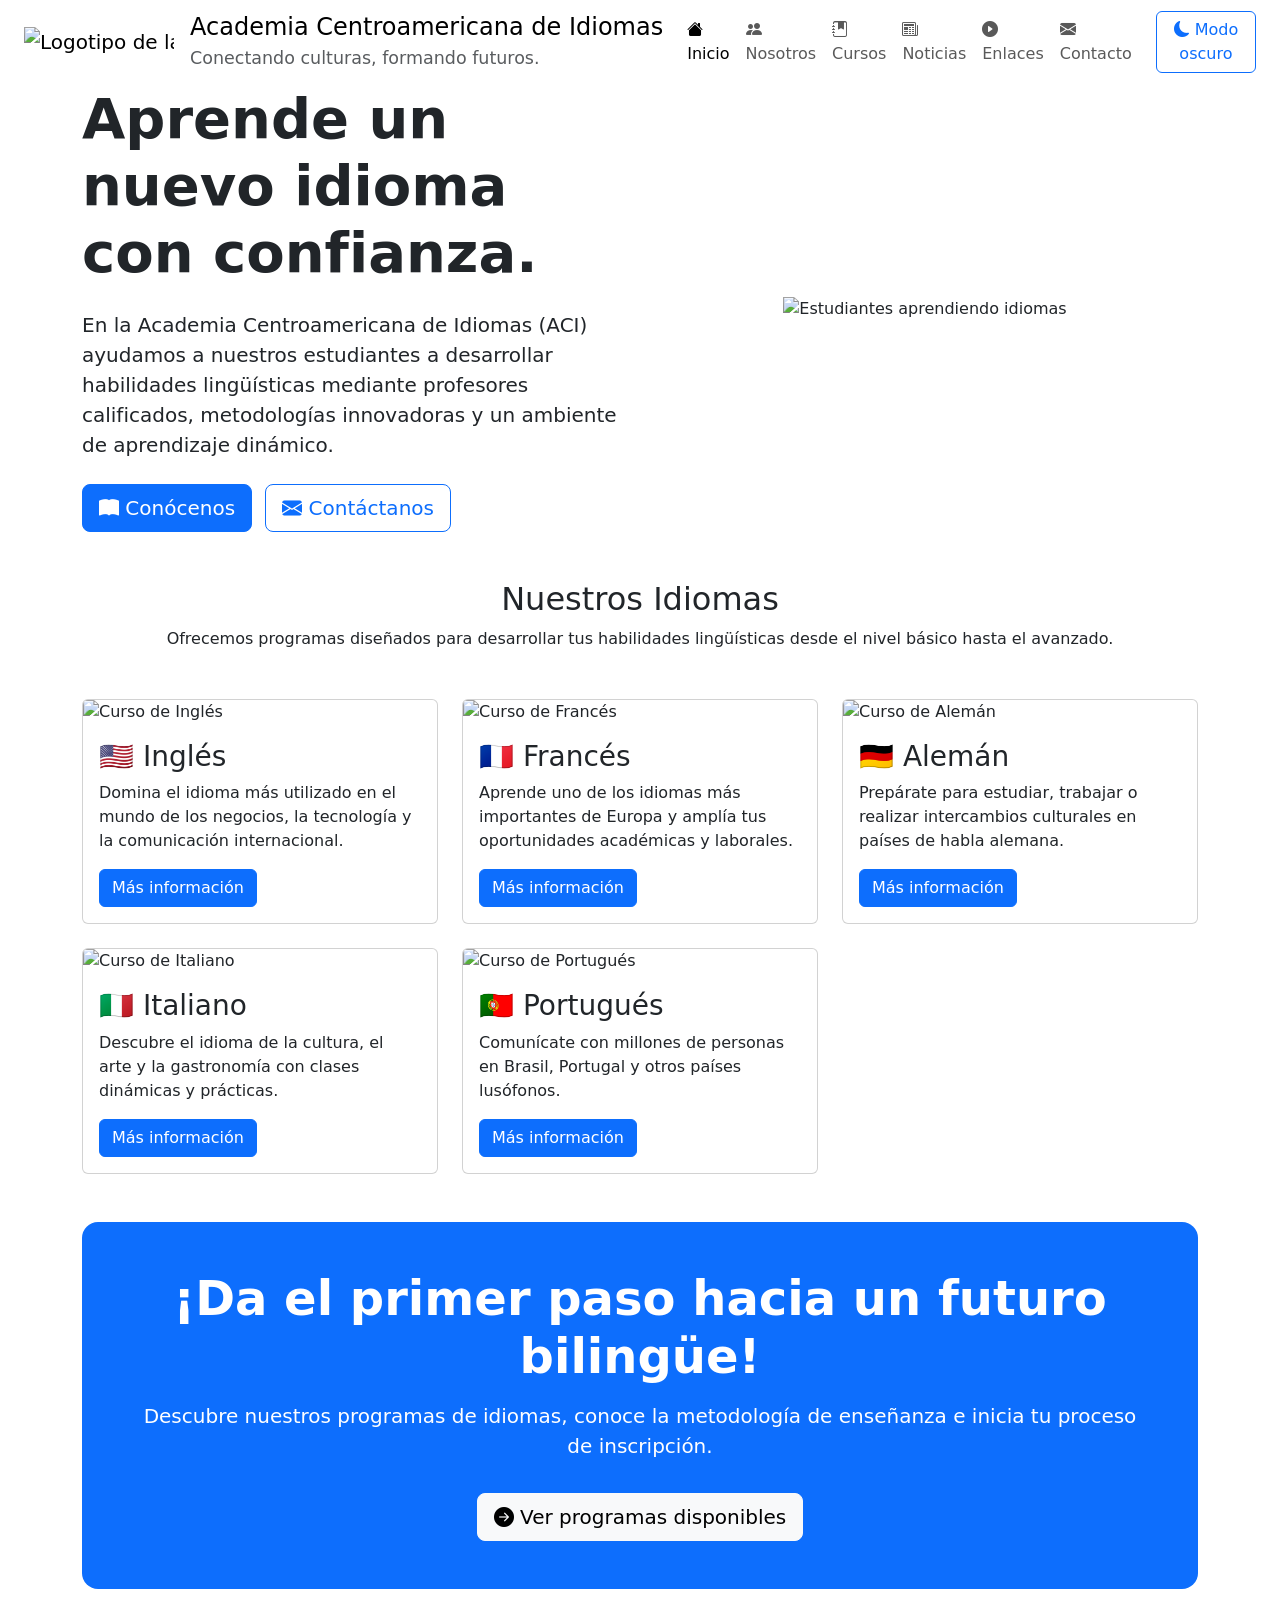
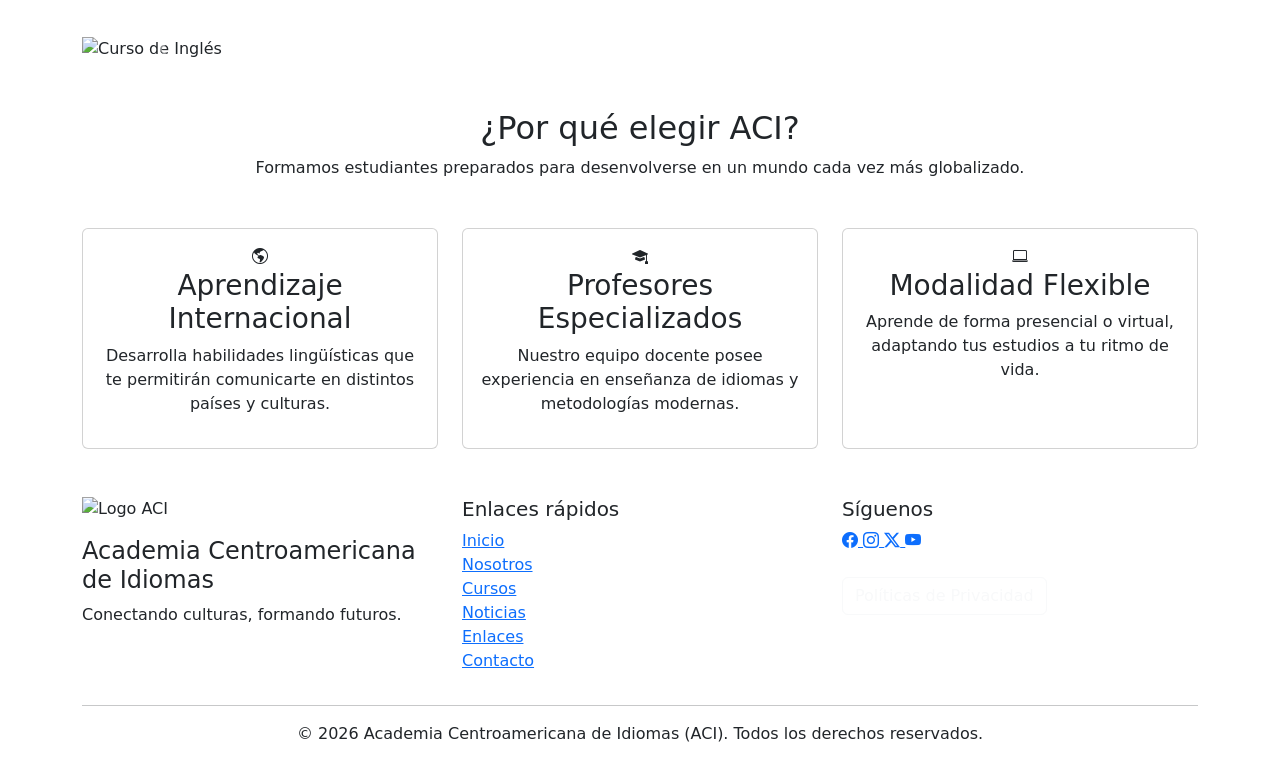
==== index.html @ 27e5a7ef "Add files via upload" ====
<!DOCTYPE html>
<html lang="es">

<head>
    <meta charset="UTF-8">
    <!--
    Aplica el modo oscuro antes de que la página se dibuje
    para evitar el destello del tema claro.
-->
    <script>

        if (localStorage.getItem("modo") === "oscuro") {

            document.documentElement.classList.add("modo-oscuro");

        }

    </script>

    <meta name="viewport" content="width=device-width, initial-scale=1.0">
    <meta name="description"
        content="Academia Centroamericana de Idiomas (ACI). Aprende idiomas con profesores calificados mediante una metodología moderna e innovadora.">
    <meta name="keywords"
        content="idiomas, academia, centroamérica, ACI, aprender, cursos, inglés, francés, alemán, italiano, portugués, República Dominicana">
    <meta name="robots" content="index, follow">
    <meta name="author" content="Suero R.">
    <meta name="theme-color" content="#0D6EFD">
    <title>ACI | Academia Centroamericana de Idiomas</title>

    <!-- Enlaces -->
    <link rel="icon" href="img/logoACI.png">
    <link rel="icon"
        href="data:image/svg+xml,<svg xmlns=%22http://www.w3.org/2000/svg%22 viewBox=%220 0 100 100%22><text y=%22.9em%22 font-size=%2290%22>📝</text></svg>">
    <link rel="preconnect" href="https://fonts.googleapis.com">
    <link rel="preconnect" href="https://fonts.gstatic.com" crossorigin>
    <link href="https://fonts.googleapis.com/css2?family=Poppins:wght@300;400;500;600;700&display=swap"
        rel="stylesheet">
    <link href="https://cdn.jsdelivr.net/npm/bootstrap@5.3.8/dist/css/bootstrap.min.css" rel="stylesheet">
    <link rel="stylesheet" href="https://cdn.jsdelivr.net/npm/bootstrap-icons@1.13.1/font/bootstrap-icons.min.css">
    <link rel="stylesheet" href="css/estilos.css">
    <link rel="stylesheet" href="css/modoOscuro.css">
    <link rel="stylesheet" href="css/navbar.css">
    <link rel="stylesheet" href="css/hero.css">
    <link rel="stylesheet" href="css/cards.css">
    <link rel="stylesheet" href="css/footer.css">
    <link rel="stylesheet" href="css/responsive.css">

</head>

<body>
    <header>

        <!-- Barra de navegación principal -->
        <nav class="navbar navbar-expand-lg">
            <div class="container-fluid px-4">

                <!--
                El logo y el nombre funcionan como enlace para regresar
                a la página principal.
            -->
                <a class="navbar-brand d-flex align-items-center" href="index.html">

                    <img src="img/logoACI.png" alt="Logotipo de la Academia Centroamericana de Idiomas" width="150"
                        class="me-3">

                    <div>

                        <h1 class="fs-4 mb-0">
                            Academia Centroamericana de Idiomas
                        </h1>

                        <small class="text-muted">
                            Conectando culturas, formando futuros.
                        </small>

                    </div>

                </a>

                <!--
                Este botón aparece únicamente en dispositivos pequeños y
                permite desplegar u ocultar el menú de navegación.
            -->
                <button class="navbar-toggler" type="button" data-bs-toggle="collapse" data-bs-target="#menuPrincipal">

                    <span class="navbar-toggler-icon"></span>

                </button>

                <!-- Menú principal -->
                <div class="collapse navbar-collapse" id="menuPrincipal">

                    <ul class="navbar-nav ms-auto align-items-lg-center">

                        <li class="nav-item">

                            <a class="nav-link active" href="index.html">

                                <i class="bi bi-house-fill"></i>

                                Inicio

                            </a>

                        </li>

                        <li class="nav-item">

                            <a class="nav-link" href="nosotros.html">

                                <i class="bi bi-people-fill"></i>

                                Nosotros

                            </a>

                        </li>

                        <li class="nav-item">

                            <a class="nav-link" href="cursos.html">

                                <i class="bi bi-journal-bookmark-fill"></i>

                                Cursos

                            </a>

                        </li>

                        <li class="nav-item">

                            <a class="nav-link" href="noticias.html">

                                <i class="bi bi-newspaper"></i>

                                Noticias

                            </a>

                        </li>

                        <li class="nav-item">

                            <a class="nav-link" href="enlaces.html">

                                <i class="bi bi-play-circle-fill"></i>

                                Enlaces

                            </a>

                        </li>

                        <li class="nav-item">

                            <a class="nav-link" href="contacto.html">

                                <i class="bi bi-envelope-fill"></i>

                                Contacto

                            </a>

                        </li>

                        <!--
                        Más adelante este botón activará y desactivará
                        el modo oscuro mediante JavaScript.
                    -->
                        <li class="nav-item ms-lg-3">

                            <button id="modoOscuro" class="btn btn-outline-primary">

                                <i class="bi bi-moon-fill"></i>

                                Modo oscuro

                            </button>

                        </li>

                    </ul>

                </div>

            </div>

        </nav>
    </header>

    <main>
        <!--
    Esta sección representa la portada principal del sitio web.
    Presenta la academia, una breve descripción y botones para
    dirigir rápidamente al usuario hacia las secciones principales.
-->
        <section class="hero">

            <div class="container">

                <div class="row align-items-center">

                    <!-- Columna izquierda -->
                    <div class="col-lg-6">

                        <h2 class="display-4 fw-bold">

                            Aprende un nuevo idioma con confianza.

                        </h2>

                        <p class="lead mt-4">

                            En la Academia Centroamericana de Idiomas (ACI)
                            ayudamos a nuestros estudiantes a desarrollar
                            habilidades lingüísticas mediante profesores
                            calificados, metodologías innovadoras y un ambiente
                            de aprendizaje dinámico.

                        </p>

                        <div class="mt-4">

                            <a href="nosotros.html" class="btn btn-primary btn-lg me-2">

                                <i class="bi bi-book-fill"></i>

                                Conócenos

                            </a>

                            <a href="contacto.html" class="btn btn-outline-primary btn-lg">

                                <i class="bi bi-envelope-fill"></i>

                                Contáctanos

                            </a>

                        </div>

                    </div>

                    <!-- Columna derecha -->
                    <div class="col-lg-6 text-center">

                        <img src="img/estudiantesAprendiendoIdiomas.jpg" class="img-fluid hero-imagen"
                            alt="Estudiantes aprendiendo idiomas">

                    </div>

                </div>

            </div>

        </section>

        <!--
    Esta sección presenta la oferta académica de la academia mediante
    tarjetas informativas para cada idioma disponible.
-->
        <section class="container my-5">

            <div class="text-center mb-5">

                <h2 class="titulo-seccion">
                    Nuestros Idiomas
                </h2>

                <p>
                    Ofrecemos programas diseñados para desarrollar tus habilidades
                    lingüísticas desde el nivel básico hasta el avanzado.
                </p>

            </div>

            <div class="row g-4">

                <!-- Inglés -->
                <div class="col-lg-4 col-md-6">

                    <div class="card tarjeta-curso h-100">

                        <img src="img/ingles.jpg" class="card-img-top" alt="Curso de Inglés">

                        <div class="card-body">

                            <h3>🇺🇸 Inglés</h3>

                            <p>

                                Domina el idioma más utilizado en el mundo de los
                                negocios, la tecnología y la comunicación internacional.

                            </p>

                            <a href="cursos.html#ingles" class="btn btn-primary">

                                Más información

                            </a>

                        </div>

                    </div>

                </div>

                <!-- Francés -->
                <div class="col-lg-4 col-md-6">

                    <div class="card tarjeta-curso h-100">

                        <img src="img/frances.jpg" class="card-img-top" alt="Curso de Francés">

                        <div class="card-body">

                            <h3>🇫🇷 Francés</h3>

                            <p>

                                Aprende uno de los idiomas más importantes de Europa
                                y amplía tus oportunidades académicas y laborales.

                            </p>

                            <a href="cursos.html#frances" class="btn btn-primary">

                                Más información

                            </a>

                        </div>

                    </div>

                </div>

                <!-- Alemán -->
                <div class="col-lg-4 col-md-6">

                    <div class="card tarjeta-curso h-100">

                        <img src="img/aleman.jpg" class="card-img-top" alt="Curso de Alemán">

                        <div class="card-body">

                            <h3>🇩🇪 Alemán</h3>

                            <p>

                                Prepárate para estudiar, trabajar o realizar intercambios
                                culturales en países de habla alemana.

                            </p>

                            <a href="cursos.html#aleman" class="btn btn-primary">

                                Más información

                            </a>

                        </div>

                    </div>

                </div>

                <!-- Italiano -->
                <div class="col-lg-4 col-md-6">

                    <div class="card tarjeta-curso h-100">

                        <img src="img/italiano.jpg" class="card-img-top" alt="Curso de Italiano">

                        <div class="card-body">

                            <h3>🇮🇹 Italiano</h3>

                            <p>

                                Descubre el idioma de la cultura, el arte y la gastronomía
                                con clases dinámicas y prácticas.

                            </p>

                            <a href="cursos.html#italiano" class="btn btn-primary">

                                Más información

                            </a>

                        </div>

                    </div>

                </div>

                <!-- Portugués -->
                <div class="col-lg-4 col-md-6">

                    <div class="card tarjeta-curso h-100">

                        <img src="img/portugues.jpg" class="card-img-top" alt="Curso de Portugués">

                        <div class="card-body">

                            <h3>🇵🇹 Portugués</h3>

                            <p>

                                Comunícate con millones de personas en Brasil,
                                Portugal y otros países lusófonos.

                            </p>

                            <a href="cursos.html#portugues" class="btn btn-primary">

                                Más información

                            </a>

                        </div>

                    </div>

                </div>

            </div>

        </section>

        <!--
    Esta sección invita al visitante a conocer la oferta académica
    y explorar los programas de idiomas disponibles.
-->
        <section class="container my-5">

            <div class="p-5 text-center bg-primary text-white rounded-4">

                <h2 class="display-5 fw-bold">

                    ¡Da el primer paso hacia un futuro bilingüe!

                </h2>

                <p class="lead mt-3">

                    Descubre nuestros programas de idiomas, conoce la metodología
                    de enseñanza e inicia tu proceso de inscripción.

                </p>

                <a href="cursos.html" class="btn btn-light btn-lg mt-3">

                    <i class="bi bi-arrow-right-circle-fill"></i>

                    Ver programas disponibles

                </a>

            </div>

        </section>

        <!-- El carrusel muestra algunos de los principales
    servicios de la academia utilizando imágenes
    adaptables a cualquier tamaño de pantalla. -->

        <section class="container my-5">

            <div id="carouselACI" class="carousel slide" data-bs-ride="carousel" data-bs-interval="3500"
                data-bs-pause="hover" data-bs-touch="true">

                <!-- Indicadores -->

                <div class="carousel-indicators">

                    <button type="button" data-bs-target="#carrouselACI" data-bs-slide-to="0" class="active">
                    </button>

                    <button type="button" data-bs-target="#carrouselACI" data-bs-slide-to="1">
                    </button>

                    <button type="button" data-bs-target="#carrouselACI" data-bs-slide-to="2">
                    </button>

                </div>

                <div class="carousel-inner">

                    <div class="carousel-item active">

                        <img src="img/carousel-1.jpg" class="d-block w-100" alt="Curso de Inglés">

                        <div class="carousel-caption">

                            <h3>Aprende Inglés</h3>

                            <p>Domina el idioma más utilizado del mundo.</p>

                        </div>

                    </div>

                    <div class="carousel-item">

                        <img src="img/carousel-2.jpg" class="d-block w-100" alt="Profesores certificados">

                        <div class="carousel-caption">

                            <h3>Profesores especializados</h3>

                            <p>Docentes con amplia experiencia internacional.</p>

                        </div>

                    </div>

                    <div class="carousel-item">

                        <img src="img/carousel-3.jpg" class="d-block w-100" alt="Clases modernas">

                        <div class="carousel-caption">

                            <h3>Clases dinámicas</h3>

                            <p>Aprendizaje presencial y virtual.</p>

                        </div>

                    </div>

                </div>

                <button class="carousel-control-prev" type="button" data-bs-target="#carrouselACI" data-bs-slide="prev">

                    <span class="carousel-control-prev-icon"></span>

                </button>

                <button class="carousel-control-next" type="button" data-bs-target="#carrouselACI" data-bs-slide="next">

                    <span class="carousel-control-next-icon"></span>

                </button>

            </div>

        </section>

        <!--
    Esta sección presenta algunas de las principales fortalezas de la academia
    mediante tarjetas que resumen sus beneficios más importantes.
-->
        <section class="container my-5">

            <div class="text-center mb-5">

                <h2 class="titulo-seccion">

                    ¿Por qué elegir ACI?

                </h2>

                <p>

                    Formamos estudiantes preparados para desenvolverse
                    en un mundo cada vez más globalizado.

                </p>

            </div>

            <div class="row g-4">

                <!-- Tarjeta 1 -->
                <div class="col-md-4">

                    <div class="card tarjeta-aci h-100">

                        <div class="card-body text-center">

                            <i class="bi bi-globe-americas icono-card"></i>

                            <h3>

                                Aprendizaje Internacional

                            </h3>

                            <p>

                                Desarrolla habilidades lingüísticas
                                que te permitirán comunicarte
                                en distintos países y culturas.

                            </p>

                        </div>

                    </div>

                </div>

                <!-- Tarjeta 2 -->
                <div class="col-md-4">

                    <div class="card tarjeta-aci h-100">

                        <div class="card-body text-center">

                            <i class="bi bi-mortarboard-fill icono-card"></i>

                            <h3>

                                Profesores Especializados

                            </h3>

                            <p>

                                Nuestro equipo docente posee experiencia
                                en enseñanza de idiomas y metodologías
                                modernas.

                            </p>

                        </div>

                    </div>

                </div>

                <!-- Tarjeta 3 -->
                <div class="col-md-4">

                    <div class="card tarjeta-aci h-100">

                        <div class="card-body text-center">

                            <i class="bi bi-laptop icono-card"></i>

                            <h3>

                                Modalidad Flexible

                            </h3>

                            <p>

                                Aprende de forma presencial o virtual,
                                adaptando tus estudios a tu ritmo
                                de vida.

                            </p>

                        </div>

                    </div>

                </div>

            </div>

        </section>
    </main>

    <!--
    El pie de página proporciona enlaces de navegación, acceso a las
    redes sociales y permite abrir el modal de políticas de privacidad.
-->
    <footer class="footer-aci">

        <div class="container">

            <div class="row gy-4">

                <!-- Información de la academia -->
                <div class="col-lg-4">

                    <img src="img/logoACI.png" alt="Logo ACI" width="90">

                    <h4 class="mt-3">

                        Academia Centroamericana de Idiomas

                    </h4>

                    <p>

                        Conectando culturas, formando futuros.

                    </p>

                </div>

                <!-- Enlaces rápidos -->
                <div class="col-lg-4">

                    <h5>

                        Enlaces rápidos

                    </h5>

                    <ul class="list-unstyled">

                        <li>

                            <a href="index.html">

                                Inicio

                            </a>

                        </li>

                        <li>

                            <a href="nosotros.html">

                                Nosotros

                            </a>

                        </li>

                        <li>

                            <a href="cursos.html">

                                Cursos

                            </a>

                        </li>

                        <li>

                            <a href="noticias.html">

                                Noticias

                            </a>

                        </li>

                        <li>

                            <a href="enlaces.html">

                                Enlaces

                            </a>

                        </li>

                        <li>

                            <a href="contacto.html">

                                Contacto

                            </a>

                        </li>

                    </ul>

                </div>

                <!-- Redes sociales -->
                <div class="col-lg-4">

                    <h5>

                        Síguenos

                    </h5>

                    <div class="redes-sociales">

                        <a href="#">

                            <i class="bi bi-facebook"></i>

                        </a>

                        <a href="#">

                            <i class="bi bi-instagram"></i>

                        </a>

                        <a href="#">

                            <i class="bi bi-twitter-x"></i>

                        </a>

                        <a href="#">

                            <i class="bi bi-youtube"></i>

                        </a>

                    </div>

                    <button class="btn btn-outline-light mt-4" data-bs-toggle="modal" data-bs-target="#modalPrivacidad">

                        Políticas de Privacidad

                    </button>

                </div>

            </div>

            <hr>

            <div class="text-center">

                <p>

                    © 2026 Academia Centroamericana de Idiomas (ACI). Todos los derechos reservados.

                </p>

            </div>

        </div>

    </footer>

    <!--
    Este modal muestra las políticas de privacidad del sitio web
    sin necesidad de crear una página adicional.
-->
    <div class="modal fade" id="modalPrivacidad" tabindex="-1">

        <div class="modal-dialog modal-lg">

            <div class="modal-content">

                <div class="modal-header">

                    <h3 class="modal-title">

                        Políticas de Privacidad

                    </h3>

                    <button type="button" class="btn-close" data-bs-dismiss="modal">

                    </button>

                </div>

                <div class="modal-body">

                    <p>

                        Academia Centroamericana de Idiomas (ACI)
                        protege la información proporcionada por
                        sus usuarios y únicamente la utilizará con
                        fines académicos y administrativos.

                    </p>

                    <p>

                        Los datos personales no serán compartidos
                        con terceros sin autorización del usuario.

                    </p>

                    <p>

                        Al utilizar este sitio web, el visitante acepta
                        las presentes políticas de privacidad.

                    </p>

                </div>

                <div class="modal-footer">

                    <button class="btn btn-primary" data-bs-dismiss="modal">

                        Entendido

                    </button>

                </div>

            </div>

        </div>

    </div>

    <script src="https://cdn.jsdelivr.net/npm/bootstrap@5.3.8/dist/js/bootstrap.bundle.min.js"></script>

    <script src="js/app.js"></script>
    <script src="js/darkmode.js"></script>
</body>

</html>
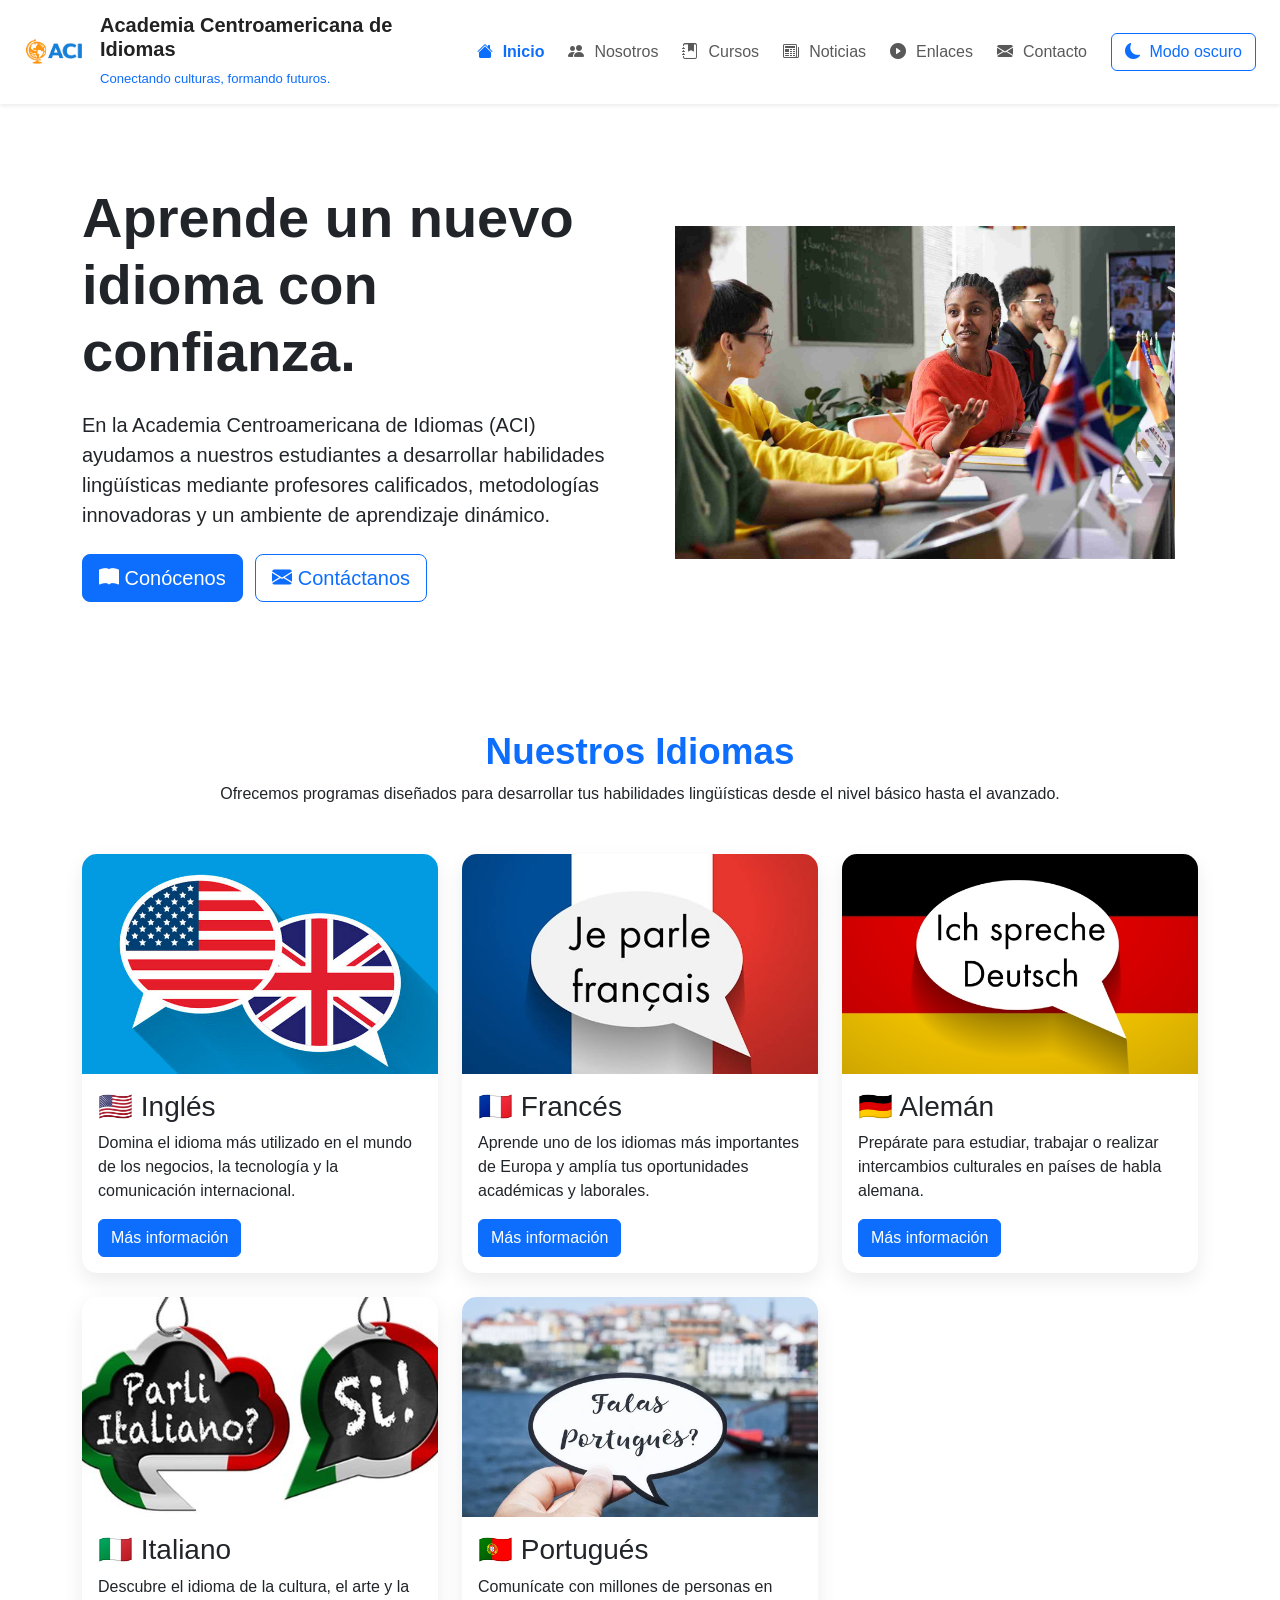
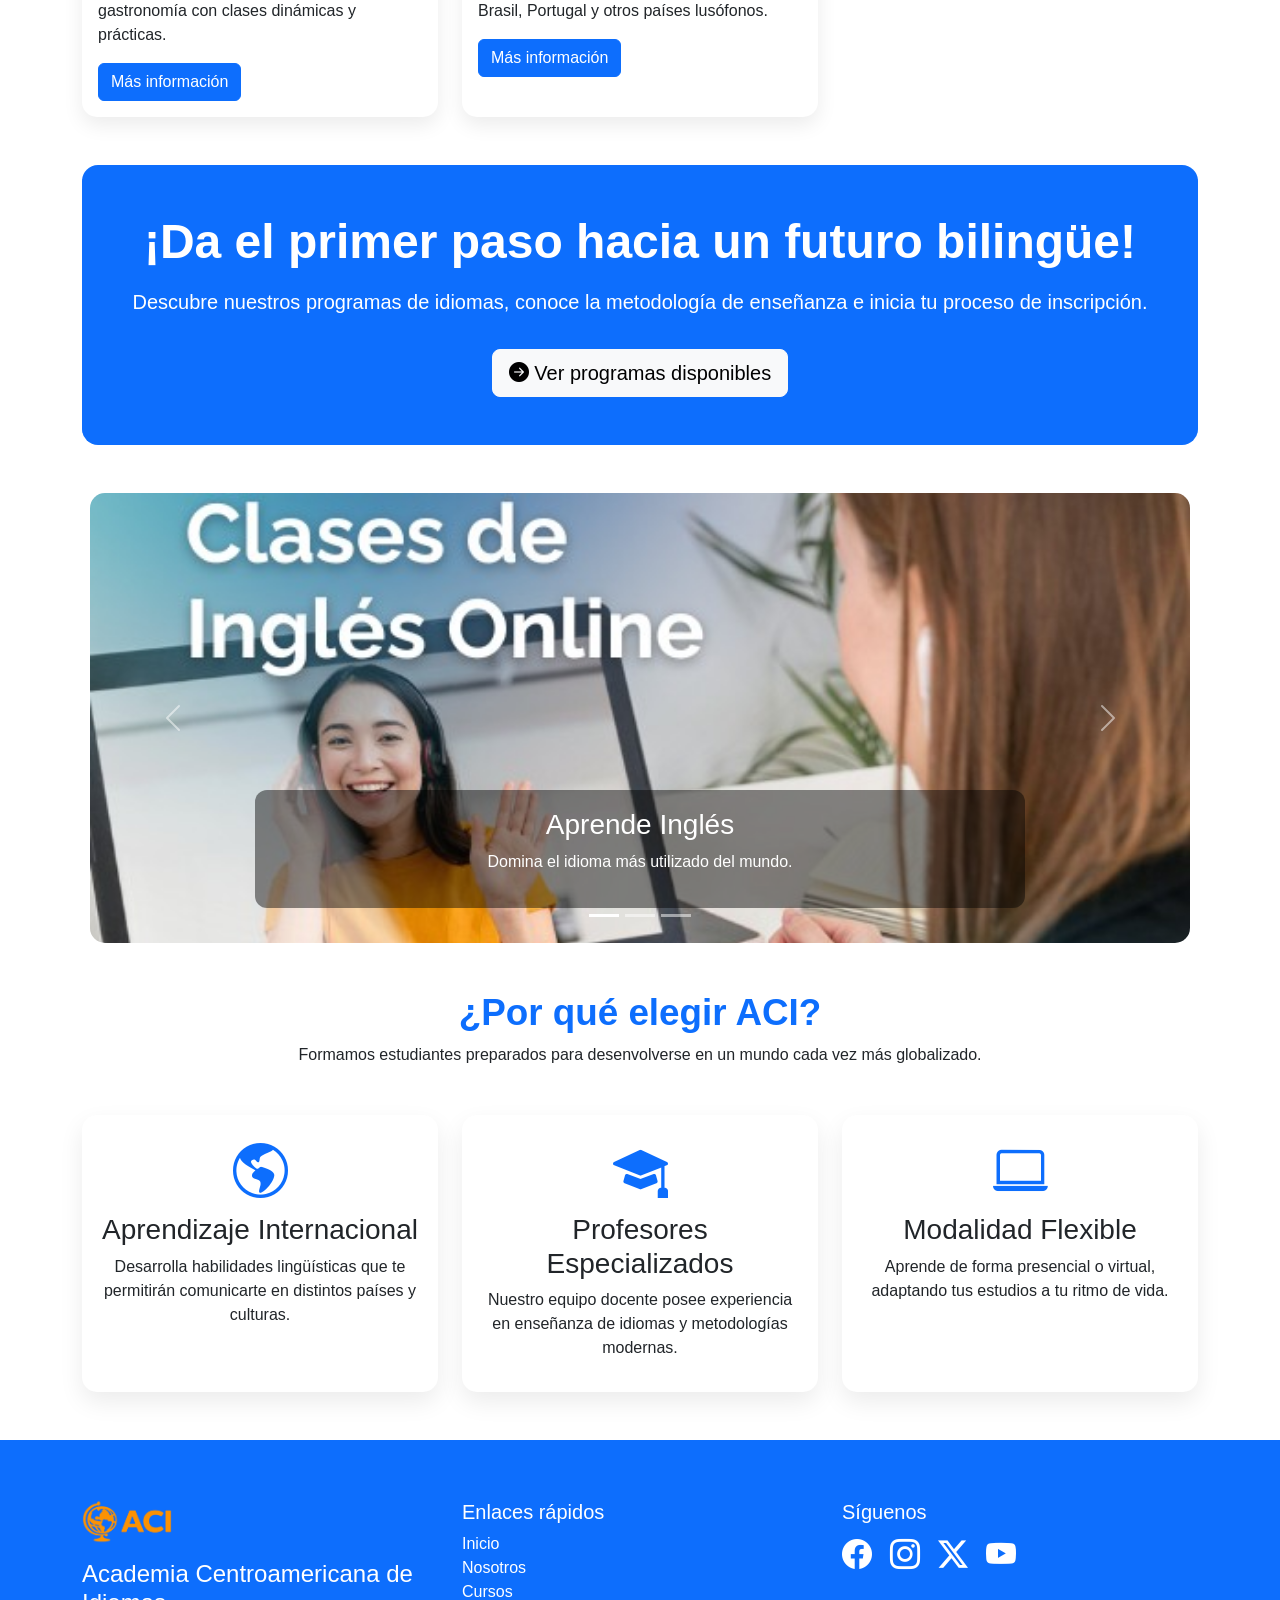
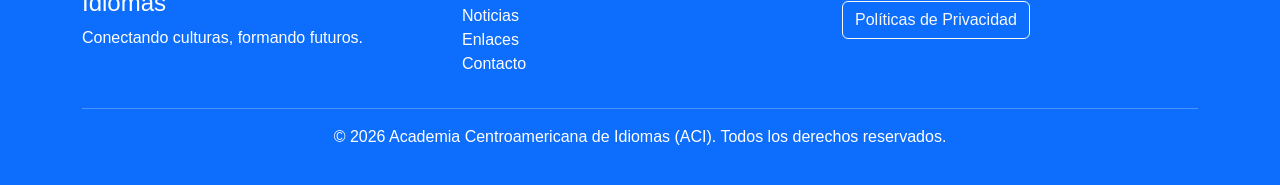
==== commit 9e97b07d: "Correcciones finales del sitio web Se corrigió el diseño responsive, navbar y mejoras visuales." ====
--- a/index.html
+++ b/index.html
@@ -37,6 +37,7 @@
         rel="stylesheet">
     <link href="https://cdn.jsdelivr.net/npm/bootstrap@5.3.8/dist/css/bootstrap.min.css" rel="stylesheet">
     <link rel="stylesheet" href="https://cdn.jsdelivr.net/npm/bootstrap-icons@1.13.1/font/bootstrap-icons.min.css">
+    <link rel="stylesheet" href="css/variables.css">
     <link rel="stylesheet" href="css/estilos.css">
     <link rel="stylesheet" href="css/modoOscuro.css">
     <link rel="stylesheet" href="css/navbar.css">
@@ -51,25 +52,21 @@
     <header>
 
         <!-- Barra de navegación principal -->
-        <nav class="navbar navbar-expand-lg">
+        <nav class="navbar navbar-expand-lg bg-white shadow-sm py-2">
+
             <div class="container-fluid px-4">
 
-                <!--
-                El logo y el nombre funcionan como enlace para regresar
-                a la página principal.
-            -->
                 <a class="navbar-brand d-flex align-items-center" href="index.html">
 
-                    <img src="img/logoACI.png" alt="Logotipo de la Academia Centroamericana de Idiomas" width="150"
-                        class="me-3">
+                    <img src="img/logoACI.png" alt="Logo ACI" width="60" class="me-3">
 
                     <div>
 
-                        <h1 class="fs-4 mb-0">
+                        <h1 class="mb-0 nombre-aci">
                             Academia Centroamericana de Idiomas
                         </h1>
 
-                        <small class="text-muted">
+                        <small class="slogan-aci">
                             Conectando culturas, formando futuros.
                         </small>
 
@@ -77,102 +74,57 @@
 
                 </a>
 
-                <!--
-                Este botón aparece únicamente en dispositivos pequeños y
-                permite desplegar u ocultar el menú de navegación.
-            -->
                 <button class="navbar-toggler" type="button" data-bs-toggle="collapse" data-bs-target="#menuPrincipal">
 
                     <span class="navbar-toggler-icon"></span>
 
                 </button>
 
-                <!-- Menú principal -->
-                <div class="collapse navbar-collapse" id="menuPrincipal">
-
-                    <ul class="navbar-nav ms-auto align-items-lg-center">
+                <div class="collapse navbar-collapse justify-content-end" id="menuPrincipal">
+
+                    <ul class="navbar-nav align-items-lg-center">
 
                         <li class="nav-item">
-
                             <a class="nav-link active" href="index.html">
-
-                                <i class="bi bi-house-fill"></i>
-
-                                Inicio
-
-                            </a>
-
+                                <i class="bi bi-house-fill me-1"></i>Inicio
+                            </a>
                         </li>
 
                         <li class="nav-item">
-
                             <a class="nav-link" href="nosotros.html">
-
-                                <i class="bi bi-people-fill"></i>
-
-                                Nosotros
-
-                            </a>
-
+                                <i class="bi bi-people-fill me-1"></i>Nosotros
+                            </a>
                         </li>
 
                         <li class="nav-item">
-
                             <a class="nav-link" href="cursos.html">
-
-                                <i class="bi bi-journal-bookmark-fill"></i>
-
-                                Cursos
-
-                            </a>
-
+                                <i class="bi bi-journal-bookmark-fill me-1"></i>Cursos
+                            </a>
                         </li>
 
                         <li class="nav-item">
-
                             <a class="nav-link" href="noticias.html">
-
-                                <i class="bi bi-newspaper"></i>
-
-                                Noticias
-
-                            </a>
-
+                                <i class="bi bi-newspaper me-1"></i>Noticias
+                            </a>
                         </li>
 
                         <li class="nav-item">
-
                             <a class="nav-link" href="enlaces.html">
-
-                                <i class="bi bi-play-circle-fill"></i>
-
-                                Enlaces
-
-                            </a>
-
+                                <i class="bi bi-play-circle-fill me-1"></i>Enlaces
+                            </a>
                         </li>
 
                         <li class="nav-item">
-
                             <a class="nav-link" href="contacto.html">
-
-                                <i class="bi bi-envelope-fill"></i>
-
-                                Contacto
-
-                            </a>
-
-                        </li>
-
-                        <!--
-                        Más adelante este botón activará y desactivará
-                        el modo oscuro mediante JavaScript.
-                    -->
+                                <i class="bi bi-envelope-fill me-1"></i>Contacto
+                            </a>
+                        </li>
+
                         <li class="nav-item ms-lg-3">
 
                             <button id="modoOscuro" class="btn btn-outline-primary">
 
-                                <i class="bi bi-moon-fill"></i>
+                                <i class="bi bi-moon-fill me-1"></i>
 
                                 Modo oscuro
 
@@ -245,7 +197,7 @@
                     <!-- Columna derecha -->
                     <div class="col-lg-6 text-center">
 
-                        <img src="img/estudiantesAprendiendoIdiomas.jpg" class="img-fluid hero-imagen"
+                        <img src="img/estudiantesAprendiendoIdiomas.jpg" class="img-fluid hero-imagen hero-float"
                             alt="Estudiantes aprendiendo idiomas">
 
                     </div>
@@ -477,13 +429,13 @@
 
                 <div class="carousel-indicators">
 
-                    <button type="button" data-bs-target="#carrouselACI" data-bs-slide-to="0" class="active">
+                    <button type="button" data-bs-target="#carouselACI" data-bs-slide-to="0" class="active">
                     </button>
 
-                    <button type="button" data-bs-target="#carrouselACI" data-bs-slide-to="1">
+                    <button type="button" data-bs-target="#carouselACI" data-bs-slide-to="1">
                     </button>
 
-                    <button type="button" data-bs-target="#carrouselACI" data-bs-slide-to="2">
+                    <button type="button" data-bs-target="#carouselACI" data-bs-slide-to="2">
                     </button>
 
                 </div>
@@ -534,13 +486,13 @@
 
                 </div>
 
-                <button class="carousel-control-prev" type="button" data-bs-target="#carrouselACI" data-bs-slide="prev">
+                <button class="carousel-control-prev" type="button" data-bs-target="#carouselACI" data-bs-slide="prev">
 
                     <span class="carousel-control-prev-icon"></span>
 
                 </button>
 
-                <button class="carousel-control-next" type="button" data-bs-target="#carrouselACI" data-bs-slide="next">
+                <button class="carousel-control-next" type="button" data-bs-target="#carouselACI" data-bs-slide="next">
 
                     <span class="carousel-control-next-icon"></span>
 
@@ -680,7 +632,7 @@
                 <!-- Información de la academia -->
                 <div class="col-lg-4">
 
-                    <img src="img/logoACI.png" alt="Logo ACI" width="90">
+                    <img src="img/logoACI-footer.png" alt="Logo ACI" width="90">
 
                     <h4 class="mt-3">
 
--- a/css/variables.css
+++ b/css/variables.css
@@ -0,0 +1,91 @@
+/*
+    ==========================================================
+    VARIABLES GLOBALES DEL SITIO WEB
+    ----------------------------------------------------------
+    Este archivo centraliza los colores, tamaños y estilos
+    reutilizados en todas las páginas para mantener una
+    identidad visual uniforme y facilitar el mantenimiento.
+    ==========================================================
+*/
+
+:root {
+
+    /* =======================
+    PALETA DE COLORES
+       ======================= */
+
+    --color-primario: #0D6EFD;
+
+    --color-primario-hover: #0B5ED7;
+
+    --color-secundario: #0A4F9E;
+
+    --color-fondo: #FFFFFF;
+
+    --color-fondo-secundario: #F8F9FA;
+
+    --color-texto: #212529;
+
+    --color-texto-secundario: #6C757D;
+
+    --color-exito: #198754;
+
+    --color-advertencia: #FFC107;
+
+    --color-error: #DC3545;
+
+
+
+    /* =======================
+    TIPOGRAFÍA
+       ======================= */
+
+    --fuente-principal: 'Poppins', sans-serif;
+
+
+
+    /* =======================
+    ESPACIADOS
+       ======================= */
+
+    --espacio-xs: 10px;
+
+    --espacio-sm: 20px;
+
+    --espacio-md: 40px;
+
+    --espacio-lg: 70px;
+
+
+
+    /* =======================
+    BORDES
+       ======================= */
+
+    --radio-sm: 10px;
+
+    --radio-md: 15px;
+
+    --radio-lg: 25px;
+
+
+
+    /* =======================
+    SOMBRAS
+       ======================= */
+
+    --sombra-suave: 0 8px 20px rgba(0, 0, 0, .08);
+
+    --sombra-media: 0 12px 30px rgba(0, 0, 0, .12);
+
+    --sombra-hover: 0 15px 35px rgba(13, 110, 253, .20);
+
+
+
+    /* =======================
+    TRANSICIONES
+       ======================= */
+
+    --transicion: .30s;
+
+}
--- a/css/estilos.css
+++ b/css/estilos.css
@@ -0,0 +1,61 @@
+/* Aplica la fuente principal del sitio a todo el documento. */
+body {
+    font-family: 'Poppins', sans-serif;
+}
+
+/* Cambia suavemente los colores cuando exista alguna interacción. */
+* {
+    transition: .3s;
+}
+
+/*
+==========================================================
+TRANSICIONES GENERALES
+Permiten que los cambios visuales sean suaves.
+==========================================================
+*/
+
+body{
+
+    transition:
+
+        background-color .25s ease,
+
+        color .25s ease;
+
+}
+
+.navbar{
+
+    transition:
+
+        background-color .25s ease;
+
+}
+
+.card,
+.tarjeta-aci,
+.accordion-item,
+.modal-content,
+footer{
+
+    transition:
+
+        background-color .25s ease,
+
+        color .25s ease;
+
+}
+
+/*
+==========================================================
+EFECTO SOBRE LAS IMÁGENES
+Hace que aumenten ligeramente al pasar el mouse.
+==========================================================
+*/
+
+img:hover {
+
+    transform: scale(1.02);
+
+}
--- a/css/modoOscuro.css
+++ b/css/modoOscuro.css
@@ -0,0 +1,119 @@
+/*
+==========================================================
+MODO OSCURO
+----------------------------------------------------------
+Estos estilos modifican los colores principales del sitio
+cuando el usuario activa el modo oscuro.
+==========================================================
+*/
+
+/* Fondo general del sitio. */
+html.modo-oscuro body {
+
+    background-color: #121212;
+
+    color: #F8F9FA;
+
+}
+
+/* Encabezado y barra de navegación. */
+html.modo-oscuro .navbar {
+
+    background-color: #1E1E1E !important;
+
+}
+
+/* Color de los enlaces del menú. */
+html.modo-oscuro .nav-link {
+
+    color: #F8F9FA !important;
+
+}
+
+/* Color del nombre de la academia. */
+html.modo-oscuro .navbar-brand h1 {
+
+    color: #FFFFFF;
+
+}
+
+/* Color del eslogan. */
+html.modo-oscuro .navbar-brand small {
+
+    color: #CCCCCC !important;
+
+}
+
+/* Tarjetas y acordeón. */
+html.modo-oscuro .card,
+html.modo-oscuro .accordion-item {
+
+    background-color: #1E1E1E;
+
+    color: #F8F9FA;
+
+}
+
+/* Contenido del acordeón. */
+html.modo-oscuro .accordion-button {
+
+    background-color: #2C2C2C;
+
+    color: #FFFFFF;
+
+}
+
+/* Acordeón abierto. */
+html.modo-oscuro .accordion-button:not(.collapsed) {
+
+    background-color: #0D6EFD;
+
+    color: #FFFFFF;
+
+}
+
+/* Formularios. */
+html.modo-oscuro .form-control,
+html.modo-oscuro .form-select {
+
+    background-color: #2B2B2B;
+
+    color: #FFFFFF;
+
+    border-color: #555555;
+
+}
+
+/* Placeholders. */
+html.modo-oscuro .form-control::placeholder {
+
+    color: #BDBDBD;
+
+}
+
+/* Modal. */
+html.modo-oscuro .modal-content {
+
+    background-color: #1E1E1E;
+
+    color: #F8F9FA;
+
+}
+
+/* Footer. */
+html.modo-oscuro footer {
+
+    background-color: #0F0F0F;
+
+}
+
+/* Comentarios. */
+html.modo-oscuro .list-group-item {
+
+    background-color: #252525;
+
+    color: #F8F9FA;
+
+    border-color: #3A3A3A;
+
+}
--- a/css/navbar.css
+++ b/css/navbar.css
@@ -0,0 +1,136 @@
+.navbar{
+
+    background:#fff;
+
+}
+
+.navbar-brand{
+
+    display:flex;
+
+    align-items:center;
+
+}
+
+.nombre-aci{
+
+    font-size:1.25rem;
+
+    font-weight:700;
+
+    color:#222;
+
+    margin:0;
+
+    line-height:1.2;
+
+    white-space:normal;
+
+}
+
+.slogan-aci{
+
+    font-size:.82rem;
+
+    color:#0D6EFD;
+
+}
+
+.navbar-nav .nav-link{
+
+    display:flex;
+
+    align-items:center;
+
+    gap:6px;
+
+    font-weight:500;
+
+    margin-left:8px;
+
+}
+
+.navbar-nav .nav-link:hover{
+
+    color:#0D6EFD;
+
+}
+
+.navbar-nav .nav-link.active{
+
+    color:#0D6EFD;
+
+    font-weight:600;
+
+}
+
+#modoOscuro{
+
+    width:145px;
+
+}
+
+@media(max-width:991px){
+
+.navbar-brand img{
+
+    width:55px;
+
+}
+
+.nombre-aci{
+
+    font-size:1rem;
+
+}
+
+.slogan-aci{
+
+    font-size:.72rem;
+
+}
+
+.navbar-nav{
+
+    margin-top:15px;
+
+}
+
+.navbar-nav .nav-link{
+
+    padding:12px 0;
+
+}
+
+#modoOscuro{
+
+    width:100%;
+
+    margin-top:10px;
+
+}
+
+@media (max-width:992px){
+
+    .navbar-brand{
+
+        max-width:75%;
+
+    }
+
+    .nombre-aci{
+
+        font-size:1rem;
+
+    }
+
+    .slogan-aci{
+
+        display:none;
+
+    }
+
+}
+
+
+}
--- a/css/hero.css
+++ b/css/hero.css
@@ -0,0 +1,106 @@
+/* Agrega espacio vertical alrededor de la portada principal. */
+.hero {
+    padding: 80px 0;
+}
+
+/* Limita el tamaño de la imagen para mantener un diseño equilibrado. */
+.hero-imagen {
+    max-width: 500px;
+}
+
+/* Redondea las imágenes del carrusel para dar una apariencia moderna. */
+/*
+==========================================================
+CARRUSEL
+----------------------------------------------------------
+Mantiene un tamaño uniforme y evita imágenes demasiado altas.
+==========================================================
+*/
+
+.carousel {
+
+    max-width: 1100px;
+
+    margin: 0 auto;
+
+}
+
+.carousel img {
+
+    width: 100%;
+
+    height: 450px;
+
+    object-fit: cover;
+
+    border-radius: 15px;
+
+}
+
+/* Mejora la legibilidad del texto mostrado sobre las imágenes. */
+.carousel-caption {
+
+    background: rgba(0, 0, 0, .45);
+
+    border-radius: 12px;
+
+    padding: 18px;
+
+    bottom: 35px;
+
+}
+
+/* ==========================================================
+   ANIMACIÓN SUAVE DE LA IMAGEN PRINCIPAL
+========================================================== */
+
+.hero-float {
+
+    animation: jellyEntrada .9s cubic-bezier(.25, .8, .25, 1);
+
+    transform-origin: center;
+
+}
+
+@keyframes jellyEntrada {
+
+    0% {
+
+        opacity: 0;
+
+        transform:
+            translateY(30px) scale(.92);
+
+    }
+
+    45% {
+
+        opacity: 1;
+
+        transform:
+            translateY(-8px) scale(1.02, .98);
+
+    }
+
+    70% {
+
+        transform:
+            translateY(4px) scale(.99, 1.01);
+
+    }
+
+    85% {
+
+        transform:
+            translateY(-2px) scale(1.005, .995);
+
+    }
+
+    100% {
+
+        transform:
+            translateY(0) scale(1);
+
+    }
+
+}
--- a/css/cards.css
+++ b/css/cards.css
@@ -0,0 +1,85 @@
+/* Da una apariencia uniforme a los títulos principales de cada sección. */
+.titulo-seccion {
+    font-size: 2.3rem;
+    font-weight: 700;
+    color: #0D6EFD;
+}
+
+/* Personaliza las tarjetas para diferenciarse del estilo básico de Bootstrap. */
+.tarjeta-aci {
+    border: none;
+    border-radius: 15px;
+    box-shadow: 0 10px 25px rgba(0,0,0,.08);
+}
+
+/* Agrega una animación suave cuando el usuario pasa el cursor sobre la tarjeta. */
+.tarjeta-aci:hover {
+    transform: translateY(-10px);
+    box-shadow: 0 15px 35px rgba(13,110,253,.20);
+}
+
+/* Aumenta el tamaño y el color de los iconos principales. */
+.icono-card {
+    font-size: 55px;
+    color: #0D6EFD;
+    margin-bottom: 20px;
+}
+
+/* ==========================================================
+   TARJETAS DE CURSOS
+   ----------------------------------------------------------
+   Personaliza la apariencia de las tarjetas utilizadas para
+   mostrar los idiomas impartidos por la academia.
+   ========================================================== */
+
+/* Da una apariencia moderna a las tarjetas de cursos. */
+.tarjeta-curso{
+
+    border:none;
+
+    border-radius:15px;
+
+    overflow:hidden;
+
+    box-shadow:0 8px 20px rgba(0,0,0,.08);
+
+}
+
+/* Agrega un efecto visual cuando el usuario pasa el cursor. */
+.tarjeta-curso:hover{
+
+    transform:translateY(-10px);
+
+    box-shadow:0 15px 35px rgba(13,110,253,.20);
+
+}
+
+/* Mantiene todas las imágenes con el mismo tamaño. */
+.tarjeta-curso img{
+
+    height:220px;
+
+    object-fit:cover;
+
+}
+
+/* ==========================================================
+   LLAMADO A LA ACCIÓN (CTA)
+   ----------------------------------------------------------
+   Resalta la invitación principal para que el visitante
+   conozca los programas ofrecidos por la academia.
+   ========================================================== */
+
+/* Redondea la sección principal del llamado a la acción. */
+.bg-primary{
+
+    border-radius:20px;
+
+}
+
+/* Resalta el botón principal cuando el usuario pasa el cursor. */
+.bg-primary .btn:hover{
+
+    transform:scale(1.05);
+
+}
--- a/css/footer.css
+++ b/css/footer.css
@@ -0,0 +1,51 @@
+/* ==========================================================
+   PIE DE PÁGINA
+   ----------------------------------------------------------
+   Personaliza la apariencia del footer institucional y de
+   los enlaces mostrados al final del sitio.
+   ========================================================== */
+
+/* Define el color de fondo del pie de página. */
+.footer-aci{
+
+    background:#0D6EFD;
+
+    color:white;
+
+    padding:60px 0 20px;
+
+}
+
+/* Personaliza los enlaces del footer. */
+.footer-aci a{
+
+    color:white;
+
+    text-decoration:none;
+
+}
+
+/* Resalta los enlaces cuando el usuario pasa el cursor. */
+.footer-aci a:hover{
+
+    color:#FFD54F;
+
+}
+
+/* Organiza los iconos de redes sociales. */
+.redes-sociales{
+
+    display:flex;
+
+    gap:18px;
+
+    font-size:30px;
+
+}
+
+/* Agrega una animación a los iconos sociales. */
+.redes-sociales a:hover{
+
+    transform:translateY(-5px);
+
+}
--- a/css/responsive.css
+++ b/css/responsive.css
@@ -0,0 +1,198 @@
+/* ==========================================================
+   TABLETS
+========================================================== */
+
+@media (max-width: 992px){
+
+    .navbar-brand h1{
+        font-size:1.2rem;
+    }
+
+    .navbar-brand small{
+        font-size:.75rem;
+    }
+
+    .hero{
+        padding:50px 0;
+    }
+
+    .hero h2{
+        font-size:3rem;
+    }
+
+    .hero p{
+        font-size:1.1rem;
+    }
+
+    .hero-imagen{
+        margin-top:40px;
+        max-width:100%;
+    }
+
+    .carousel img{
+        height:350px;
+    }
+
+}
+
+/* ==========================================================
+   CELULARES
+========================================================== */
+
+@media (max-width:768px){
+
+    .navbar-brand img{
+        width:55px !important;
+    }
+
+    .navbar-brand h1{
+
+        font-size:1rem;
+
+        line-height:1.2;
+
+    }
+
+    .navbar-brand small{
+
+        font-size:.70rem;
+
+    }
+
+    .hero{
+
+        text-align:center;
+
+        padding:40px 0;
+
+    }
+
+    .hero h2{
+
+        font-size:2.4rem;
+
+    }
+
+    .hero p{
+
+        font-size:1rem;
+
+    }
+
+    .hero .btn{
+
+        width:100%;
+
+        margin-bottom:12px;
+
+    }
+
+    .hero-imagen{
+
+        margin-top:35px;
+
+        max-width:100%;
+
+    }
+
+    .titulo-seccion{
+
+        font-size:2rem;
+
+    }
+
+    .carousel img{
+
+        height:230px;
+
+    }
+
+    .carousel-caption{
+
+        padding:10px;
+
+    }
+
+    .carousel-caption h3{
+
+        font-size:1.2rem;
+
+    }
+
+    .carousel-caption p{
+
+        font-size:.85rem;
+
+    }
+
+    iframe{
+
+        width:100% !important;
+
+        height:250px !important;
+
+    }
+
+    .footer-aci{
+
+        text-align:center;
+
+    }
+
+    .redes-sociales{
+
+        justify-content:center;
+
+    }
+
+}
+
+/* ==========================================================
+   CELULARES PEQUEÑOS
+========================================================== */
+
+@media (max-width:576px){
+
+    .navbar-brand{
+
+        max-width:70%;
+
+    }
+
+    .navbar-brand h1{
+
+        font-size:.9rem;
+
+    }
+
+    .navbar-brand small{
+
+        display:none;
+
+    }
+
+    .hero h2{
+
+        font-size:2rem;
+
+    }
+
+    .titulo-seccion{
+
+        font-size:1.7rem;
+
+    }
+
+    .card{
+
+        margin-bottom:20px;
+
+    }
+
+    .carousel img{
+
+        height:190px;
+
+    }
+
+}
